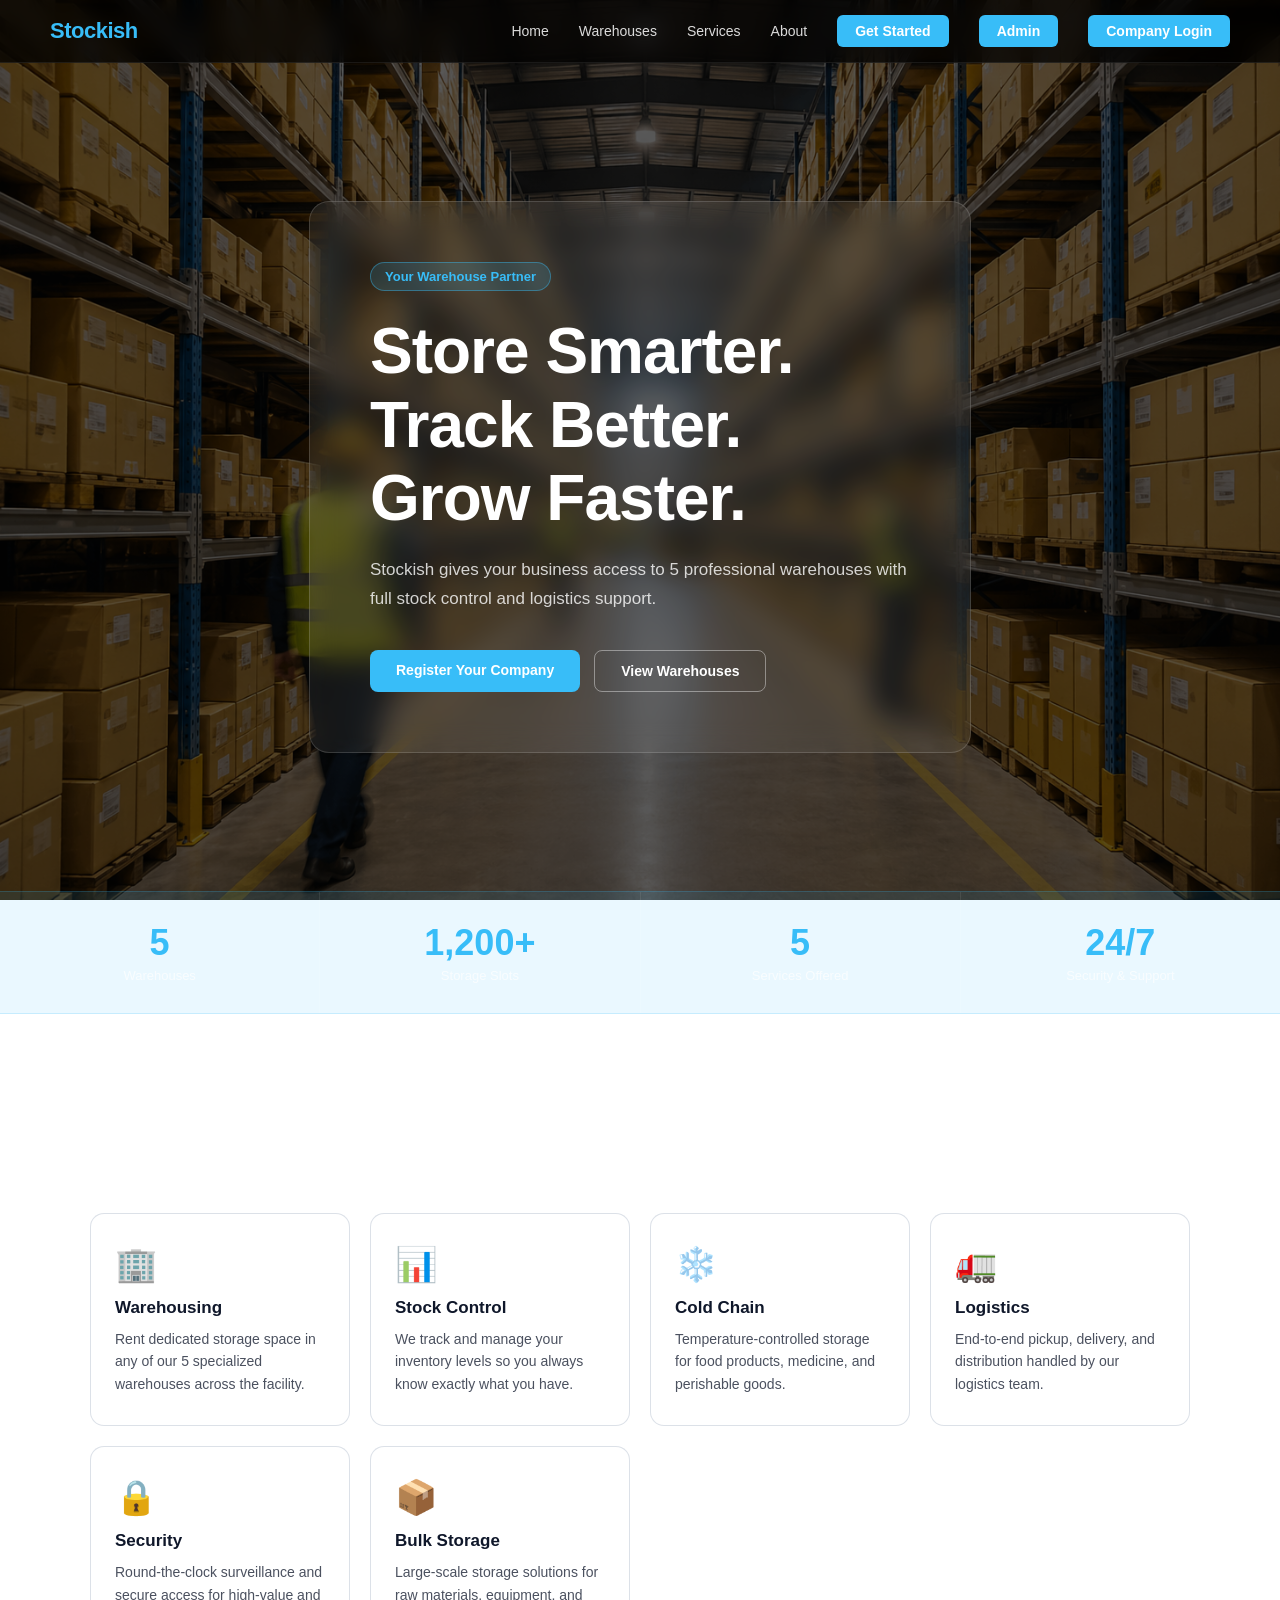
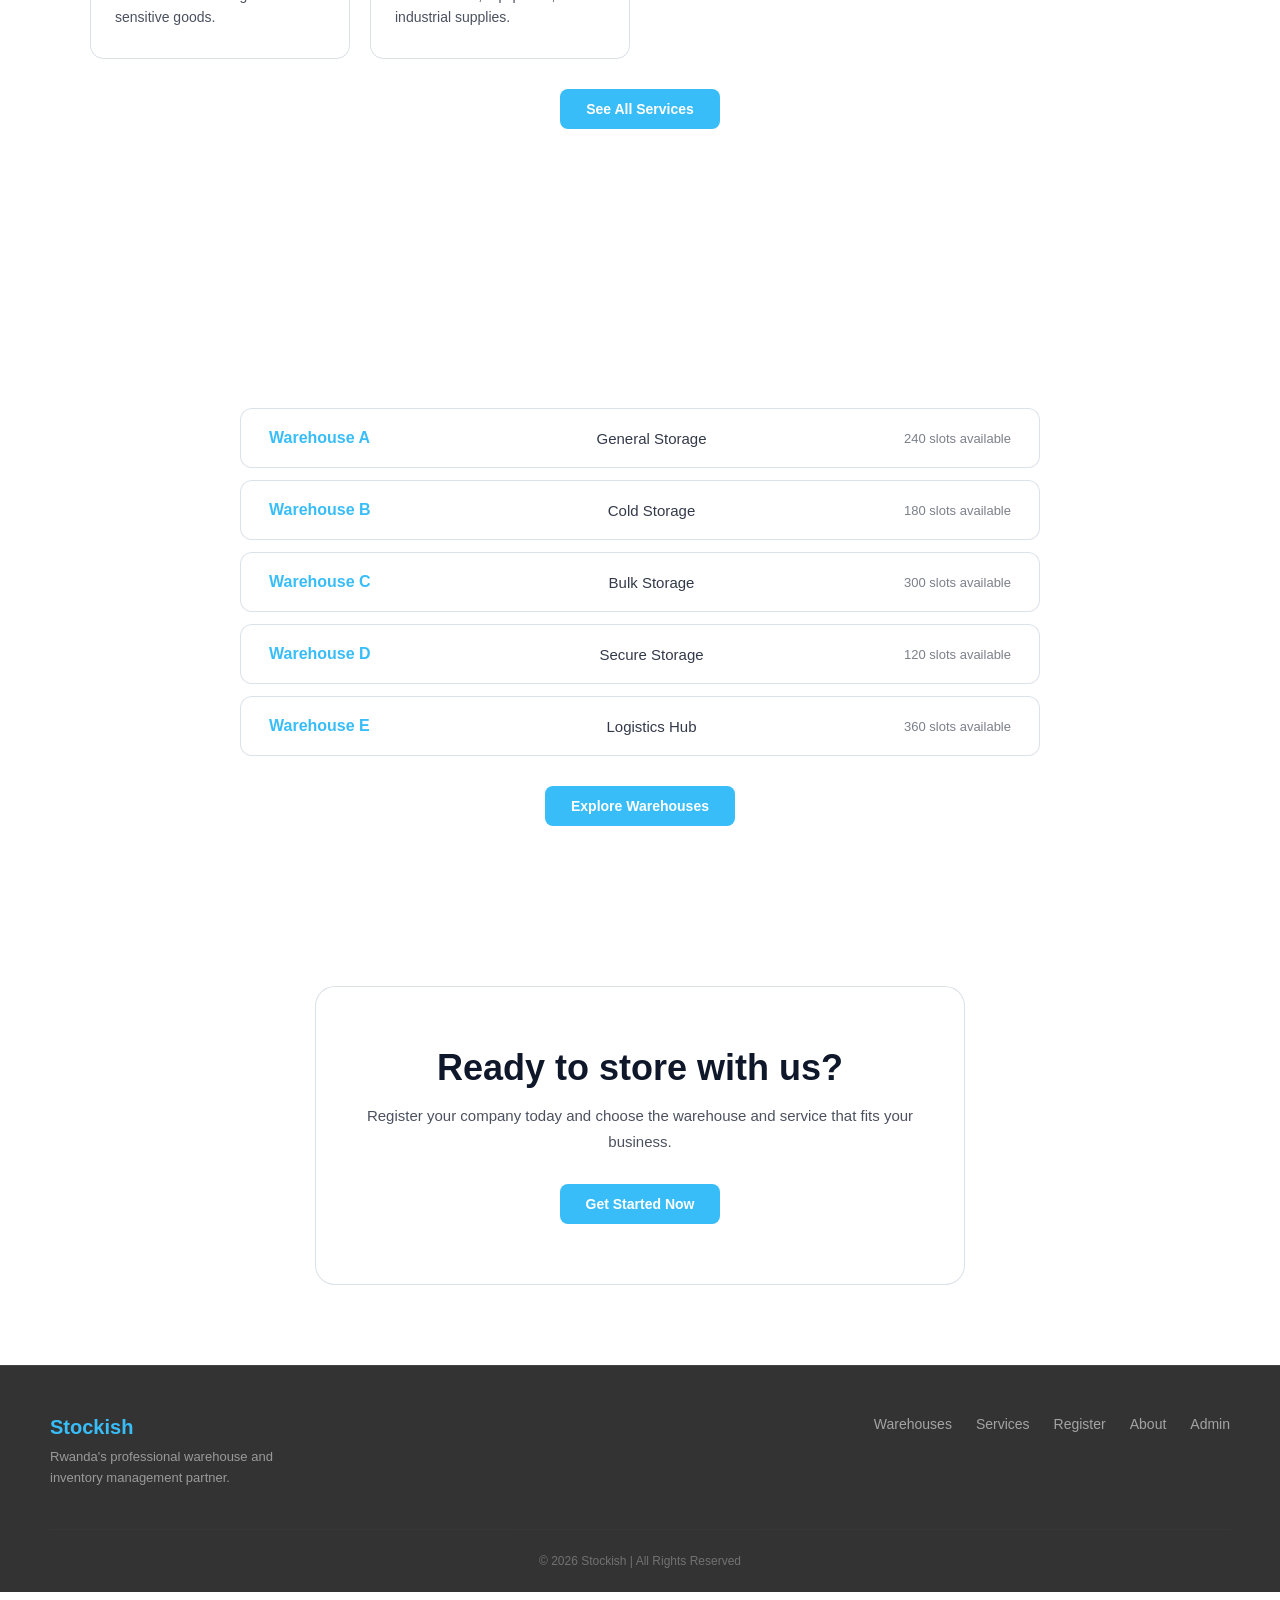
==== index.html @ 914cc2ef "init: first commit, full stockidh project" ====
<!DOCTYPE html>
<html lang="en">
<head>
  <meta charset="UTF-8">
  <meta name="viewport" content="width=device-width, initial-scale=1.0">
  <title>Stockish | Warehouse Management</title>
  <link rel="stylesheet" href="style.css">
</head>
<body>

<!-- NAVBAR -->
<nav class="navbar">
  <h1 class="logo">Stockish</h1>
  <ul>
    <li><a href="index.html">Home</a></li>
    <li><a href="warehouses.html">Warehouses</a></li>
    <li><a href="services.html">Services</a></li>
    <li><a href="about.html">About</a></li>
    <li><a href="signup.html" class="nav-btn">Get Started</a></li>
    <li><a href="Admin.html" class="nav-btn">Admin</a></li>
    <li><a href="company-login.html" class="nav-btn">Company Login</a></li>
  </ul>
</nav>

<!-- HERO -->
<section class="hero">
  <div class="hero-box">
    <span class="hero-tag"> Your Warehouse Partner</span>
    <h1>Store Smarter.<br>Track Better.<br>Grow Faster.</h1>
    <h3>Stockish gives your business access to 5 professional warehouses with full stock control and logistics support.</h3>
    <div class="hero-btns">
      <a href="signup.html" class="btn">Register Your Company</a>
      <a href="warehouses.html" class="btn btn-outline">View Warehouses</a>
    </div>
  </div>
</section>

<!-- STATS BAR -->
<section class="stats-bar">
  <div class="stat">
    <h2>5</h2>
    <p>Warehouses</p>
  </div>
  <div class="stat">
    <h2>1,200+</h2>
    <p>Storage Slots</p>
  </div>
  <div class="stat">
    <h2>5</h2>
    <p>Services Offered</p>
  </div>
  <div class="stat">
    <h2>24/7</h2>
    <p>Security & Support</p>
  </div>
</section>

<!-- SERVICES PREVIEW -->
<section class="section">
  <h2 class="section-title">What We Offer</h2>
  <p class="section-sub">Professional services tailored to your business needs</p>
  <div class="features-grid">
    <div class="feature-card">
      <div class="feature-icon">🏢</div>
      <h3>Warehousing</h3>
      <p>Rent dedicated storage space in any of our 5 specialized warehouses across the facility.</p>
    </div>
    <div class="feature-card">
      <div class="feature-icon">📊</div>
      <h3>Stock Control</h3>
      <p>We track and manage your inventory levels so you always know exactly what you have.</p>
    </div>
    <div class="feature-card">
      <div class="feature-icon">❄️</div>
      <h3>Cold Chain</h3>
      <p>Temperature-controlled storage for food products, medicine, and perishable goods.</p>
    </div>
    <div class="feature-card">
      <div class="feature-icon">🚛</div>
      <h3>Logistics</h3>
      <p>End-to-end pickup, delivery, and distribution handled by our logistics team.</p>
    </div>
    <div class="feature-card">
      <div class="feature-icon">🔒</div>
      <h3>Security</h3>
      <p>Round-the-clock surveillance and secure access for high-value and sensitive goods.</p>
    </div>
    <div class="feature-card">
      <div class="feature-icon">📦</div>
      <h3>Bulk Storage</h3>
      <p>Large-scale storage solutions for raw materials, equipment, and industrial supplies.</p>
    </div>
  </div>
  <div style="text-align:center; margin-top: 30px;">
    <a href="services.html" class="btn">See All Services</a>
  </div>
</section>

<!-- WAREHOUSES PREVIEW -->
<section class="section">
  <h2 class="section-title">Our 5 Warehouses</h2>
  <p class="section-sub">Each warehouse is purpose-built for a specific category of goods</p>
  <div class="warehouse-list">
    <div class="warehouse-item">
      <span class="w-label">Warehouse A</span>
      <span class="w-type">General Storage</span>
      <span class="w-slots">240 slots available</span>
    </div>
    <div class="warehouse-item">
      <span class="w-label">Warehouse B</span>
      <span class="w-type">Cold Storage</span>
      <span class="w-slots">180 slots available</span>
    </div>
    <div class="warehouse-item">
      <span class="w-label">Warehouse C</span>
      <span class="w-type">Bulk Storage</span>
      <span class="w-slots">300 slots available</span>
    </div>
    <div class="warehouse-item">
      <span class="w-label">Warehouse D</span>
      <span class="w-type">Secure Storage</span>
      <span class="w-slots">120 slots available</span>
    </div>
    <div class="warehouse-item">
      <span class="w-label">Warehouse E</span>
      <span class="w-type">Logistics Hub</span>
      <span class="w-slots">360 slots available</span>
    </div>
  </div>
  <div style="text-align:center; margin-top: 30px;">
    <a href="warehouses.html" class="btn">Explore Warehouses</a>
  </div>
</section>

<!-- CTA -->
<section class="cta-section">
  <div class="cta-box">
    <h2>Ready to store with us?</h2>
    <p>Register your company today and choose the warehouse and service that fits your business.</p>
    <a href="signup.html" class="btn">Get Started Now</a>
  </div>
</section>

<!-- FOOTER -->
<footer>
  <div class="footer-content">
    <div class="footer-brand">
      <h2>Stockish</h2>
      <p>Rwanda's professional warehouse and inventory management partner.</p>
    </div>
    <div class="footer-links">
      <a href="warehouses.html">Warehouses</a>
      <a href="services.html">Services</a>
      <a href="signup.html">Register</a>
      <a href="about.html">About</a>
      <a href="Admin.html">Admin</a>
    </div>
  </div>
  <p class="footer-copy">© 2026 Stockish | All Rights Reserved</p>
</footer>

</body>
</html>meta
---- style.css ----
/* ───── RESET ───── */
* {
  margin: 0;
  padding: 0;
  box-sizing: border-box;
  font-family: 'Inter', sans-serif;
}

/* ───── BODY & BACKGROUND ───── */
body {
  background: url("warehouse.png") center/cover no-repeat;
  background-attachment: fixed;
  color: #ffffff;
}

body::before {
  content: "";
  position: fixed;
  inset: 0;
  background: rgba(0, 0, 0, 0.65);
  z-index: 0;
}

nav, main, footer, section, .hero, .form-page, .page-hero, .container {
  position: relative;
  z-index: 1;
}

/* ───── NAVBAR ───── */
.navbar {
  display: flex;
  justify-content: space-between;
  align-items: center;
  padding: 18px 50px;
  background: rgba(0, 0, 0, 0.75);
  backdrop-filter: blur(10px);
  border-bottom: 1px solid rgba(255,255,255,0.08);
  position: sticky;
  top: 0;
  z-index: 100;
}

.logo {
  font-size: 22px;
  font-weight: 900;
  letter-spacing: -0.5px;
  color: #38bdf8;
}

.navbar ul {
  display: flex;
  gap: 30px;
  list-style: none;
  align-items: center;
}

.navbar a {
  color: rgba(255,255,255,0.85);
  text-decoration: none;
  font-size: 14px;
  font-weight: 500;
  transition: color 0.2s;
}

.navbar a:hover {
  color: #38bdf8;
}

.nav-btn {
  background: #38bdf8;
  color: white !important;
  padding: 8px 18px;
  border-radius: 6px;
  font-weight: 600 !important;
}

.nav-btn:hover {
  background: #0ea5e9 !important;
}

/* ───── BUTTONS ───── */
.btn {
  display: inline-block;
  background: #38bdf8;
  padding: 12px 26px;
  color: white;
  border-radius: 8px;
  border: none;
  cursor: pointer;
  font-size: 14px;
  font-weight: 600;
  text-decoration: none;
  transition: all 0.2s ease;
  font-family: 'Inter', sans-serif;
}

.btn:hover {
  background: #0ea5e9;
  transform: translateY(-2px);
}

.btn-outline {
  background: transparent;
  border: 1.5px solid rgba(255,255,255,0.4);
  color: white;
}

.btn-outline:hover {
  background: rgba(255,255,255,0.1);
  border-color: white;
}

/* ───── HERO (home) ───── */
.hero {
  min-height: 92vh;
  display: flex;
  justify-content: center;
  align-items: center;
  padding: 60px 40px;
}

.hero-box {
  max-width: 780px;
  background: rgba(255, 255, 255, 0.07);
  backdrop-filter: blur(14px);
  border-radius: 20px;
  padding: 60px;
  border: 1px solid rgba(255, 255, 255, 0.15);
}

.hero-tag {
  display: inline-block;
  background: rgba(56, 189, 248, 0.15);
  border: 1px solid rgba(56, 189, 248, 0.4);
  color: #38bdf8;
  padding: 6px 14px;
  border-radius: 20px;
  font-size: 13px;
  font-weight: 600;
  margin-bottom: 24px;
}

.hero-box h1 {
  font-size: clamp(36px, 5vw, 64px);
  font-weight: 900;
  line-height: 1.15;
  margin-bottom: 20px;
  letter-spacing: -1px;
}

.hero-box h3 {
  font-size: 17px;
  font-weight: 400;
  line-height: 1.7;
  opacity: 0.8;
  margin-bottom: 36px;
  max-width: 540px;
}

.hero-btns {
  display: flex;
  gap: 14px;
  flex-wrap: wrap;
}

/* ───── PAGE HERO (inner pages) ───── */
.page-hero {
  padding: 60px 50px 20px;
}

.page-hero h1 {
  font-size: 42px;
  font-weight: 900;
  letter-spacing: -1px;
  margin-bottom: 10px;
}

.page-hero p {
  opacity: 0.6;
  font-size: 16px;
  max-width: 600px;
  line-height: 1.6;
}

/* ───── STATS BAR ───── */
.stats-bar {
  display: flex;
  justify-content: center;
  background: rgba(56, 189, 248, 0.1);
  border-top: 1px solid rgba(56,189,248,0.2);
  border-bottom: 1px solid rgba(56,189,248,0.2);
  position: relative;
  z-index: 1;
}

.stat {
  flex: 1;
  text-align: center;
  padding: 30px 20px;
  border-right: 1px solid rgba(255,255,255,0.08);
}

.stat:last-child { border-right: none; }

.stat h2 {
  font-size: 36px;
  font-weight: 900;
  color: #38bdf8;
}

.stat p {
  font-size: 13px;
  opacity: 0.7;
  margin-top: 4px;
  font-weight: 500;
}

/* ───── SECTIONS ───── */
.section {
  padding: 80px 50px;
}

.section-title {
  text-align: center;
  font-size: 36px;
  font-weight: 800;
  margin-bottom: 10px;
  letter-spacing: -0.5px;
}

.section-sub {
  text-align: center;
  opacity: 0.6;
  font-size: 15px;
  margin-bottom: 50px;
}

/* ───── FEATURES GRID ───── */
.features-grid {
  display: grid;
  grid-template-columns: repeat(auto-fit, minmax(240px, 1fr));
  gap: 20px;
  max-width: 1100px;
  margin: 0 auto;
}

.feature-card {
  background: rgba(255, 255, 255, 0.92);
  border: 1px solid rgba(148, 163, 184, 0.32);
  border-radius: 14px;
  padding: 30px 24px;
  transition: transform 0.2s ease, background 0.2s ease;
  color: #0f172a;
}

.feature-card:hover {
  transform: translateY(-5px);
  background: rgba(255, 255, 255, 1);
}

.feature-icon {
  font-size: 34px;
  margin-bottom: 14px;
}

.feature-card h3 {
  font-size: 17px;
  font-weight: 700;
  margin-bottom: 10px;
}

.feature-card p {
  font-size: 14px;
  line-height: 1.6;
  opacity: 0.75;
}

/* ───── SERVICE CARDS (services page) ───── */
.service-card {
  background: rgba(255,255,255,0.92);
  border: 1px solid rgba(148, 163, 184, 0.32);
  border-radius: 18px;
  padding: 36px 40px;
  margin-bottom: 24px;
  max-width: 900px;
  margin-left: auto;
  margin-right: auto;
  transition: background 0.2s;
  color: #0f172a;
}

.service-card:hover {
  background: rgba(255,255,255,1);
}

.service-header {
  display: flex;
  align-items: center;
  gap: 18px;
  margin-bottom: 14px;
}

.service-emoji {
  font-size: 40px;
}

.service-header h2 {
  font-size: 22px;
  font-weight: 800;
}

.service-card > p {
  font-size: 14px;
  line-height: 1.75;
  opacity: 0.72;
  margin-bottom: 20px;
  max-width: 700px;
}

.service-includes {
  list-style: none;
  display: flex;
  flex-direction: column;
  gap: 8px;
}

.service-includes li {
  font-size: 14px;
  opacity: 0.8;
}

.service-includes li::before {
  content: "✓  ";
  color: #38bdf8;
  font-weight: 700;
}

/* ───── WAREHOUSE CARDS ───── */
.wh-card {
  background: rgba(255,255,255,0.92);
  border: 1px solid rgba(148, 163, 184, 0.32);
  border-radius: 18px;
  padding: 36px 40px;
  margin-bottom: 24px;
  max-width: 900px;
  margin-left: auto;
  margin-right: auto;
  transition: background 0.2s;
  color: #0f172a;
}

.wh-card:hover {
  background: rgba(255,255,255,1);
}

.wh-header {
  display: flex;
  justify-content: space-between;
  align-items: flex-start;
  margin-bottom: 16px;
}

.wh-id {
  font-size: 12px;
  font-weight: 700;
  color: #38bdf8;
  text-transform: uppercase;
  letter-spacing: 1px;
  display: block;
  margin-bottom: 4px;
}

.wh-name {
  font-size: 24px;
  font-weight: 800;
  letter-spacing: -0.5px;
}

.wh-desc {
  font-size: 14px;
  line-height: 1.75;
  opacity: 0.72;
  margin-bottom: 24px;
  max-width: 700px;
}

.wh-meta {
  display: flex;
  flex-wrap: wrap;
  background: rgba(0,0,0,0.2);
  border-radius: 10px;
  overflow: hidden;
  margin-bottom: 20px;
}

.wh-meta-item {
  flex: 1;
  padding: 16px 20px;
  border-right: 1px solid rgba(255,255,255,0.07);
  min-width: 140px;
}

.wh-meta-item:last-child { border-right: none; }

.meta-label {
  display: block;
  font-size: 11px;
  text-transform: uppercase;
  letter-spacing: 0.5px;
  opacity: 0.5;
  margin-bottom: 5px;
  font-weight: 600;
}

.meta-value {
  display: block;
  font-size: 15px;
  font-weight: 700;
  color: #e2e8f0;
}

.wh-tags {
  display: flex;
  gap: 8px;
  flex-wrap: wrap;
  margin-bottom: 20px;
}

.tag {
  background: rgba(56,189,248,0.12);
  border: 1px solid rgba(56,189,248,0.25);
  color: #7dd3fc;
  padding: 5px 12px;
  border-radius: 20px;
  font-size: 12px;
  font-weight: 600;
}

/* ───── WAREHOUSE LIST (home preview) ───── */
.warehouse-list {
  max-width: 800px;
  margin: 0 auto;
  display: flex;
  flex-direction: column;
  gap: 12px;
}

.warehouse-item {
  display: flex;
  justify-content: space-between;
  align-items: center;
  background: rgba(255,255,255,0.92);
  border: 1px solid rgba(148, 163, 184, 0.32);
  border-radius: 12px;
  padding: 20px 28px;
  transition: background 0.2s;
  color: #0f172a;
}

.warehouse-item:hover { background: rgba(255,255,255,1); }

.w-label {
  font-weight: 800;
  font-size: 16px;
  color: #38bdf8;
  min-width: 130px;
}

.w-type {
  font-size: 15px;
  font-weight: 500;
  opacity: 0.85;
}

.w-slots {
  font-size: 13px;
  opacity: 0.55;
  font-weight: 500;
}

/* ───── CTA SECTION ───── */
.cta-section { padding: 80px 50px; }

.cta-box {
  max-width: 650px;
  margin: 0 auto;
  text-align: center;
  background: rgba(255,255,255,0.92);
  border: 1px solid rgba(148, 163, 184, 0.32);
  border-radius: 20px;
  padding: 60px 40px;
  color: #0f172a;
}

.cta-box h2 {
  font-size: 36px;
  font-weight: 800;
  margin-bottom: 14px;
}

.cta-box p {
  opacity: 0.75;
  font-size: 15px;
  line-height: 1.7;
  margin-bottom: 30px;
}

/* ───── SIGNUP FORM PAGE ───── */
.form-page {
  min-height: 100vh;
  display: flex;
  align-items: center;
  justify-content: center;
  padding: 60px 20px;
}

.form-card {
  background: rgba(255,255,255,0.92);
  border: 1px solid rgba(148, 163, 184, 0.32);
  border-radius: 20px;
  padding: 50px 44px;
  width: 100%;
  max-width: 520px;
  color: #0f172a;
}

.form-card h2 {
  font-size: 32px;
  font-weight: 800;
  margin-bottom: 10px;
  color: #0f172a;
}

.form-card p.sub {
  opacity: 0.75;
  font-size: 16px;
  margin-bottom: 32px;
  line-height: 1.6;
  color: #475569;
}

.form-group {
  display: flex;
  flex-direction: column;
  gap: 12px;
  margin-bottom: 20px;
}

.form-group input,
.form-group select {
  padding: 13px 16px;
  border-radius: 9px;
  border: 1px solid rgba(148, 163, 184, 0.35);
  background: #ffffff;
  color: #0f172a;
  font-size: 14px;
  font-family: 'Inter', sans-serif;
  width: 100%;
  transition: border 0.2s;
}

.form-group input:focus,
.form-group select:focus {
  outline: none;
  border-color: #38bdf8;
}

.form-group input::placeholder { color: rgba(15, 23, 42, 0.45); }
.form-group select option { background: #1e293b; color: white; }

.form-card .btn {
  width: 100%;
  text-align: center;
  padding: 14px;
  font-size: 15px;
}

.success-msg {
  display: none;
  background: rgba(34,197,94,0.15);
  border: 1px solid rgba(34,197,94,0.4);
  color: #86efac;
  padding: 14px 18px;
  border-radius: 10px;
  font-size: 14px;
  margin-top: 16px;
  text-align: center;
  line-height: 1.6;
}

/* ───── DASHBOARD CONTAINER ───── */
.container { padding: 50px; }

.container h2 {
  font-size: 28px;
  font-weight: 800;
  margin-bottom: 30px;
  letter-spacing: -0.5px;
}

/* ───── STAT CARDS (dashboard) ───── */
.cards {
  display: flex;
  gap: 20px;
  margin-bottom: 30px;
  flex-wrap: wrap;
}

.card {
  background: rgba(255,255,255,0.92);
  border-radius: 14px;
  padding: 28px 32px;
  border: 1px solid rgba(148,163,184,0.32);
  min-width: 180px;
  color: #0f172a;
}

.card h3 {
  font-size: 11px;
  font-weight: 600;
  opacity: 0.65;
  margin-bottom: 10px;
  text-transform: uppercase;
  letter-spacing: 0.8px;
  color: #475569;
}

.card p {
  font-size: 40px;
  font-weight: 900;
  color: #0f172a;
}

/* ───── INLINE FORM (dashboard) ───── */
.form {
  margin: 24px 0;
  display: flex;
  gap: 12px;
  flex-wrap: wrap;
}

.form input,
.form select {
  padding: 12px 16px;
  border-radius: 8px;
  border: 1px solid rgba(255,255,255,0.15);
  background: rgba(255,255,255,0.08);
  color: white;
  font-size: 14px;
  font-family: 'Inter', sans-serif;
}

.form input::placeholder { color: rgba(255,255,255,0.4); }
.form select option { background: #1e293b; color: white; }

/* ───── TABLE ───── */
table {
  width: 100%;
  border-collapse: collapse;
  margin-top: 20px;
  border-radius: 12px;
  overflow: hidden;
  background: rgba(255,255,255,0.95);
  color: #1e293b;
}

th, td {
  padding: 14px 18px;
  text-align: left;
  font-size: 14px;
}

th {
  background: #1e293b;
  color: white;
  font-weight: 600;
  text-transform: uppercase;
  font-size: 12px;
  letter-spacing: 0.5px;
}

td { border-bottom: 1px solid #e2e8f0; }
tr:last-child td { border-bottom: none; }
tr:hover td { background: #f1f5f9; }

.delete-btn {
  background: #ef4444;
  color: white;
  border: none;
  padding: 6px 14px;
  border-radius: 6px;
  cursor: pointer;
  font-size: 13px;
  font-weight: 600;
  font-family: 'Inter', sans-serif;
  transition: background 0.2s;
}

.delete-btn:hover { background: #dc2626; }

/* ───── ADMIN PAGE ───── */
.admin-grid {
  display: grid;
  grid-template-columns: repeat(auto-fit, minmax(200px, 1fr));
  gap: 16px;
  margin-bottom: 40px;
}

.admin-card {
  background: rgba(255,255,255,0.92);
  border: 1px solid rgba(148,163,184,0.32);
  border-radius: 14px;
  padding: 24px 28px;
  color: #0f172a;
}

.admin-card h3 {
  font-size: 11px;
  font-weight: 600;
  opacity: 0.65;
  text-transform: uppercase;
  letter-spacing: 0.8px;
  margin-bottom: 10px;
  color: #475569;
}

.admin-card p {
  font-size: 36px;
  font-weight: 900;
  color: #0f172a;
}

.admin-section-title {
  font-size: 18px;
  font-weight: 700;
  margin-bottom: 16px;
  margin-top: 40px;
  opacity: 0.85;
}

/* ───── ABOUT PAGE ───── */
.about-grid {
  display: grid;
  grid-template-columns: repeat(auto-fit, minmax(280px, 1fr));
  gap: 20px;
  max-width: 1000px;
  margin: 40px auto 0;
}

.about-block {
  background: rgba(255,255,255,0.92);
  border: 1px solid rgba(148, 163, 184, 0.32);
  border-radius: 14px;
  padding: 30px;
  color: #0f172a;
}

.about-block h3 {
  font-size: 16px;
  font-weight: 700;
  margin-bottom: 10px;
  color: #38bdf8;
}

.about-block p {
  font-size: 14px;
  line-height: 1.7;
  opacity: 0.75;
}

.tech-stack {
  display: flex;
  gap: 10px;
  flex-wrap: wrap;
  margin-top: 16px;
}

.tech-badge {
  background: rgba(56,189,248,0.12);
  border: 1px solid rgba(56,189,248,0.3);
  color: #7dd3fc;
  padding: 6px 14px;
  border-radius: 20px;
  font-size: 13px;
  font-weight: 600;
}

/* ───── BADGES ───── */
.badge {
  display: inline-block;
  padding: 4px 12px;
  border-radius: 20px;
  font-size: 12px;
  font-weight: 700;
}

.badge-green {
  background: rgba(34,197,94,0.15);
  color: #86efac;
  border: 1px solid rgba(34,197,94,0.3);
}

.badge-yellow {
  background: rgba(234,179,8,0.15);
  color: #fde047;
  border: 1px solid rgba(234,179,8,0.3);
}

.badge-blue {
  background: rgba(56,189,248,0.15);
  color: #7dd3fc;
  border: 1px solid rgba(56,189,248,0.3);
}

.badge-red {
  background: rgba(239,68,68,0.15);
  color: #fca5a5;
  border: 1px solid rgba(239,68,68,0.3);
}

/* ───── BADGES ───── */
.badge {
  display: inline-block;
  padding: 4px 12px;
  border-radius: 20px;
  font-size: 12px;
  font-weight: 700;
}

.badge-green {
  background: rgba(34,197,94,0.15);
  color: #86efac;
  border: 1px solid rgba(34,197,94,0.3);
}

.badge-yellow {
  background: rgba(234,179,8,0.15);
  color: #fde047;
  border: 1px solid rgba(234,179,8,0.3);
}

.badge-blue {
  background: rgba(56,189,248,0.15);
  color: #7dd3fc;
  border: 1px solid rgba(56,189,248,0.3);
}

.badge-red {
  background: rgba(239,68,68,0.15);
  color: #fca5a5;
  border: 1px solid rgba(239,68,68,0.3);
}

/* ───── FOOTER ───── */
footer {
  background: rgba(0,0,0,0.8);
  border-top: 1px solid rgba(255,255,255,0.08);
  padding: 50px 50px 24px;
  position: relative;
  z-index: 1;
}

.footer-content {
  display: flex;
  justify-content: space-between;
  align-items: flex-start;
  margin-bottom: 40px;
  flex-wrap: wrap;
  gap: 30px;
}

.footer-brand h2 {
  font-size: 20px;
  font-weight: 900;
  color: #38bdf8;
  margin-bottom: 8px;
}

.footer-brand p {
  font-size: 13px;
  opacity: 0.5;
  max-width: 260px;
  line-height: 1.6;
}

.footer-links {
  display: flex;
  gap: 24px;
  flex-wrap: wrap;
  align-items: center;
}

.footer-links a {
  color: rgba(255,255,255,0.55);
  text-decoration: none;
  font-size: 14px;
  transition: color 0.2s;
}

.footer-links a:hover { color: #38bdf8; }
.footer-links a:hover { transform: translateY(-1px); }

.footer-copy {
  text-align: center;
  font-size: 12px;
  opacity: 0.3;
  padding-top: 24px;
  border-top: 1px solid rgba(255,255,255,0.06);
}
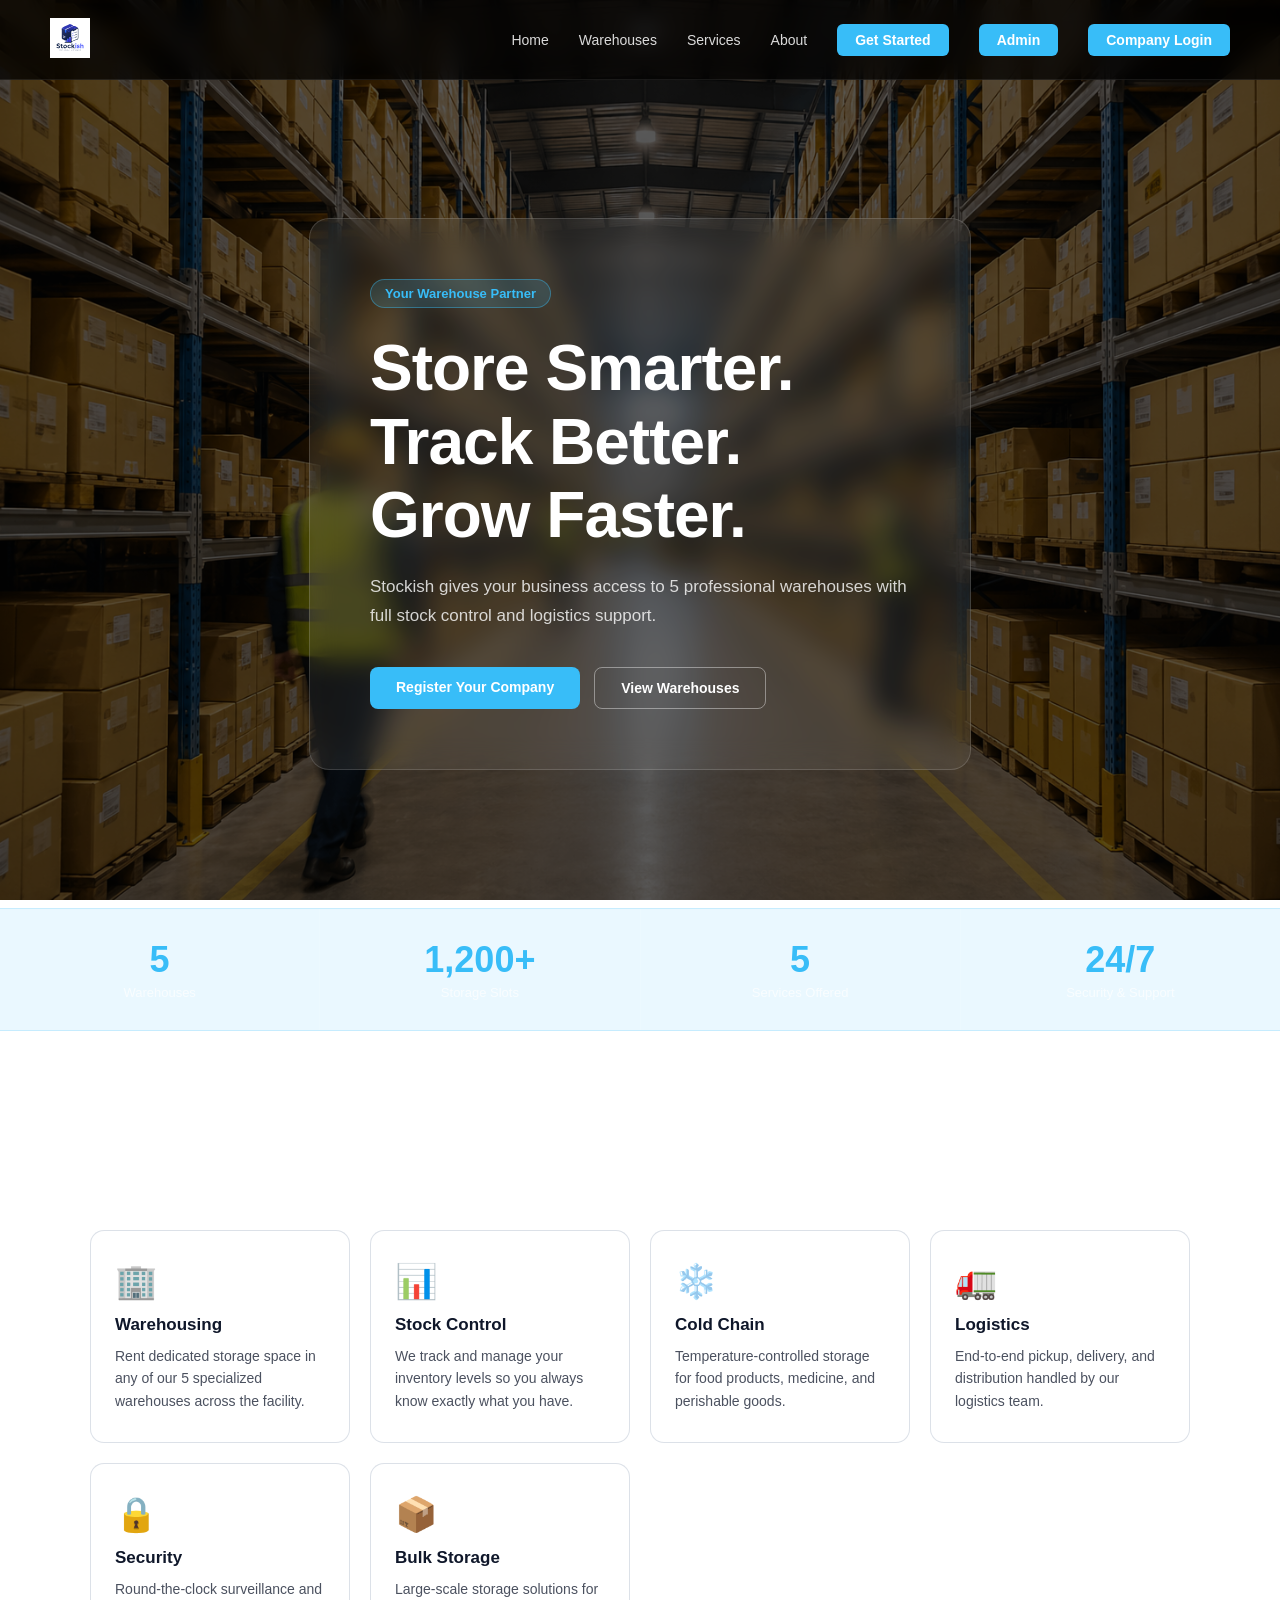
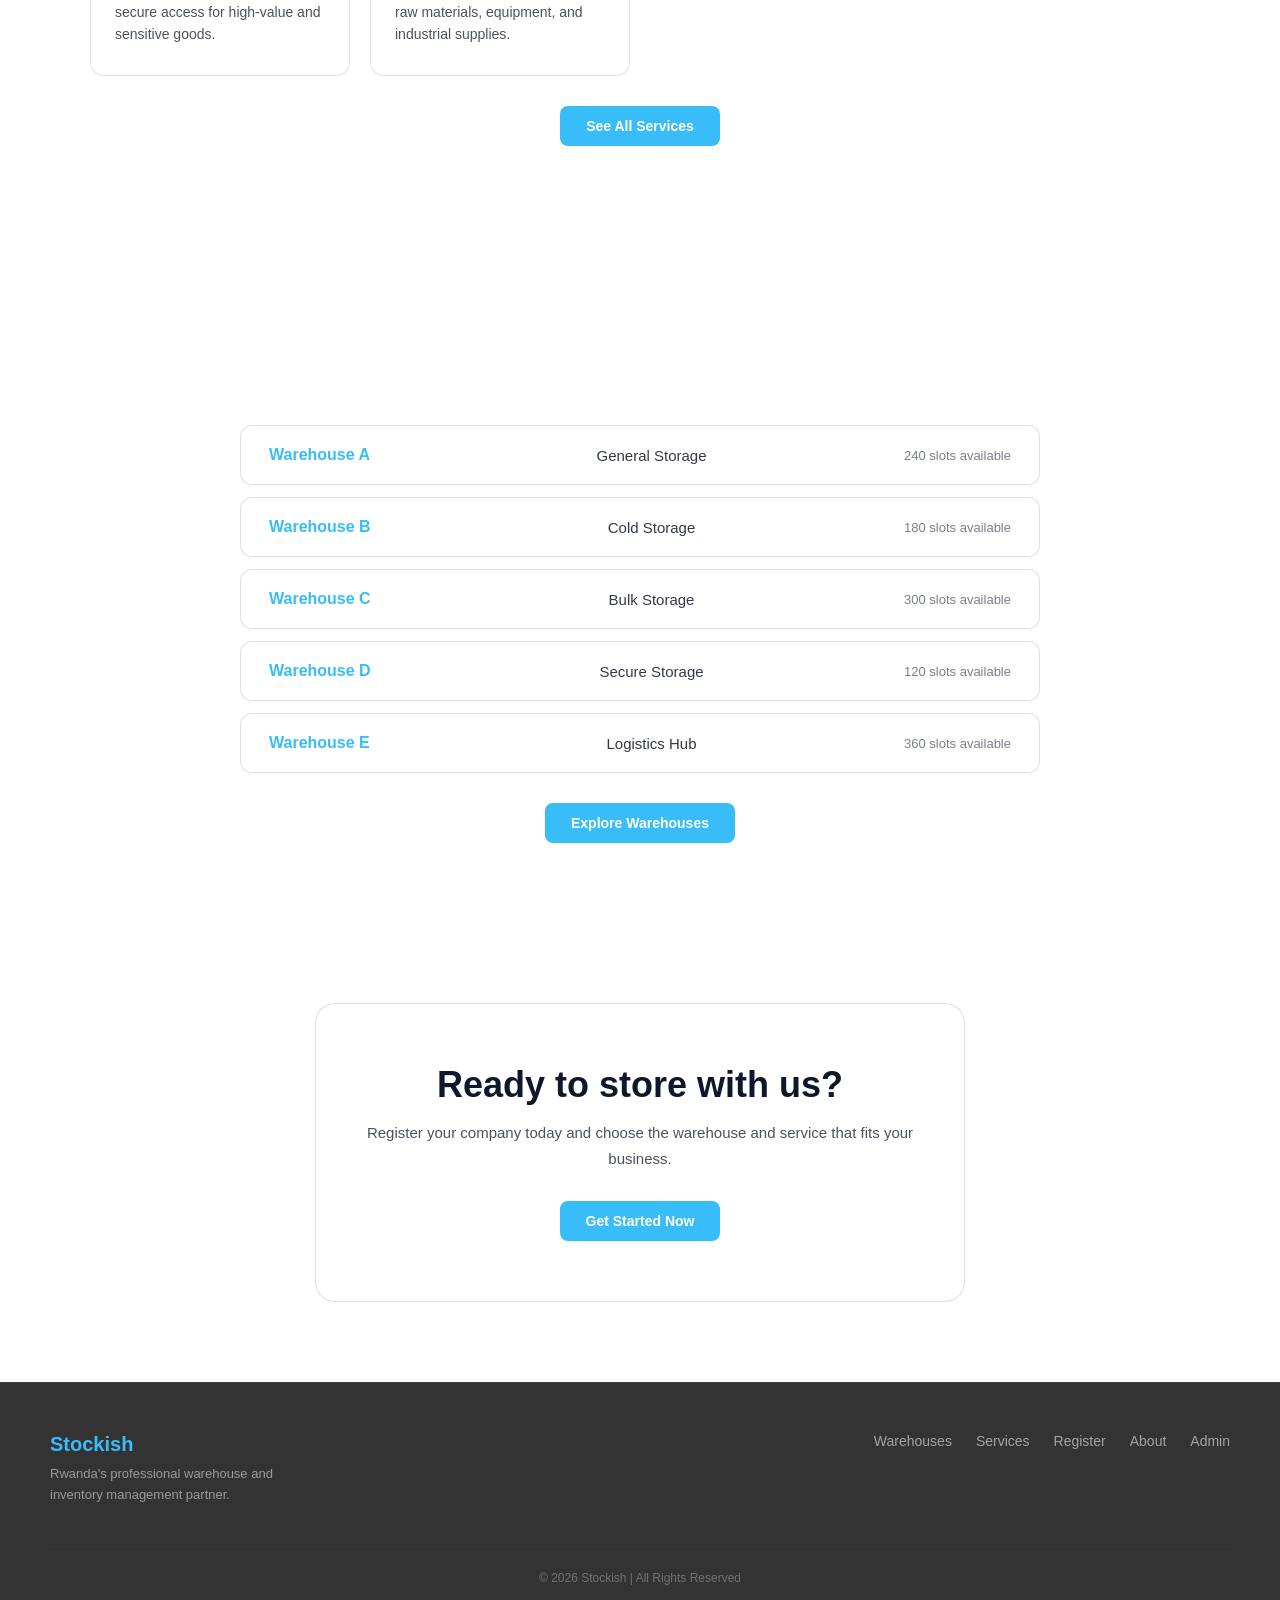
==== commit 4c4af27b: "feat: add logo and favicon to all pages" ====
--- a/index.html
+++ b/index.html
@@ -2,6 +2,7 @@
 <html lang="en">
 <head>
   <meta charset="UTF-8">
+  <link rel="icon" type="image/svg+xml" href="favicon.svg">
   <meta name="viewport" content="width=device-width, initial-scale=1.0">
   <title>Stockish | Warehouse Management</title>
   <link rel="stylesheet" href="style.css">
@@ -10,7 +11,7 @@
 
 <!-- NAVBAR -->
 <nav class="navbar">
-  <h1 class="logo">Stockish</h1>
+<a href="index.html"><img src="logo1.svg" alt="Stockish Logo" height="40"></a>
   <ul>
     <li><a href="index.html">Home</a></li>
     <li><a href="warehouses.html">Warehouses</a></li>
--- a/style.css
+++ b/style.css
@@ -45,6 +45,11 @@
   font-weight: 900;
   letter-spacing: -0.5px;
   color: #38bdf8;
+  .navbar img {
+    height: 40px;
+    display: block;
+    
+  }
 }
 
 .navbar ul {
@@ -396,7 +401,7 @@
 .wh-meta-item {
   flex: 1;
   padding: 16px 20px;
-  border-right: 1px solid rgba(255,255,255,0.07);
+  border-right: 1px solid rgba(0, 0, 0, 0.283);
   min-width: 140px;
 }
 
@@ -407,9 +412,10 @@
   font-size: 11px;
   text-transform: uppercase;
   letter-spacing: 0.5px;
-  opacity: 0.5;
+  opacity: 1.5;
   margin-bottom: 5px;
   font-weight: 600;
+  color: #000e07;
 }
 
 .meta-value {
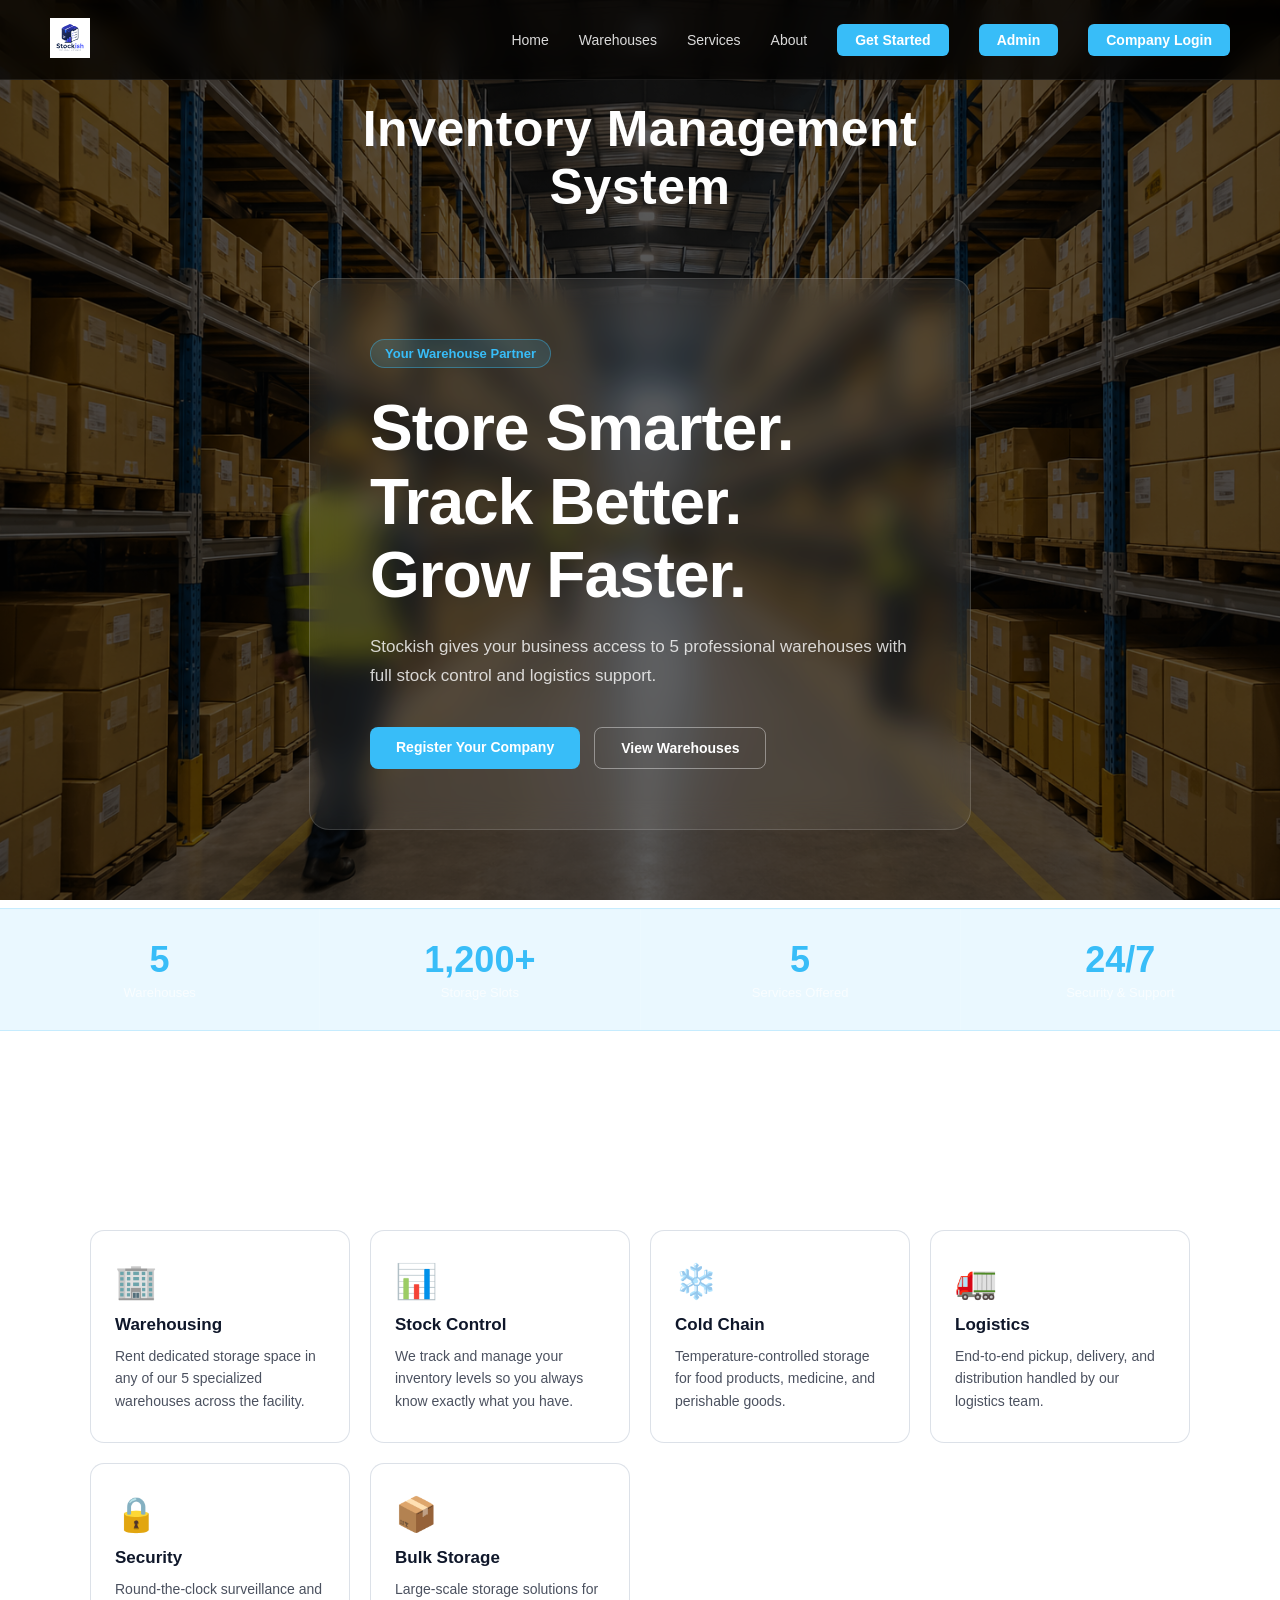
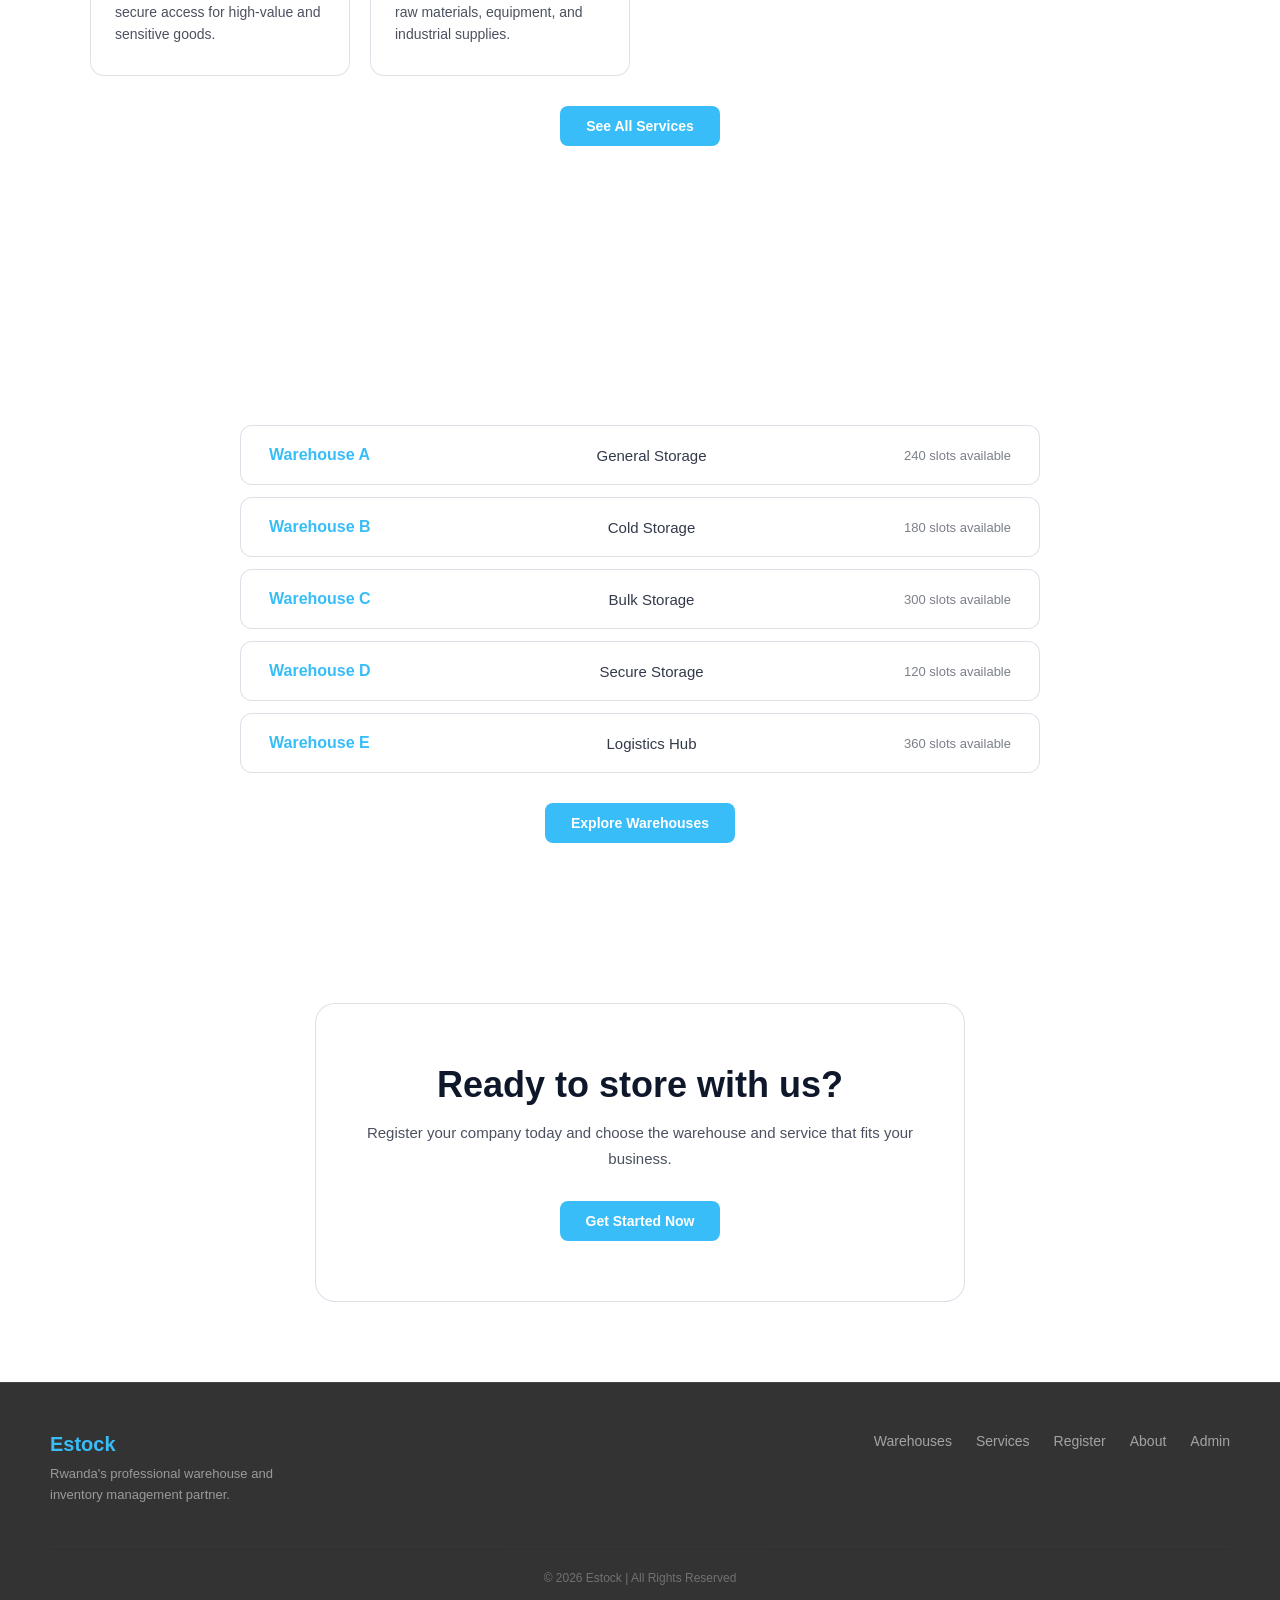
==== commit 26779358: "feat:add the stock-in and stock-out functions in company's dashboard" ====
--- a/index.html
+++ b/index.html
@@ -25,6 +25,7 @@
 
 <!-- HERO -->
 <section class="hero">
+  <h1 class="main-system-title">Inventory Management System</h1><br><br>
   <div class="hero-box">
     <span class="hero-tag"> Your Warehouse Partner</span>
     <h1>Store Smarter.<br>Track Better.<br>Grow Faster.</h1>
@@ -146,7 +147,7 @@
 <footer>
   <div class="footer-content">
     <div class="footer-brand">
-      <h2>Stockish</h2>
+      <h2>Estock</h2>
       <p>Rwanda's professional warehouse and inventory management partner.</p>
     </div>
     <div class="footer-links">
@@ -157,7 +158,7 @@
       <a href="Admin.html">Admin</a>
     </div>
   </div>
-  <p class="footer-copy">© 2026 Stockish | All Rights Reserved</p>
+  <p class="footer-copy">© 2026 Estock | All Rights Reserved</p>
 </footer>
 
 </body>
--- a/style.css
+++ b/style.css
@@ -124,6 +124,17 @@
   padding: 60px 40px;
 }
 
+.main-system-title {
+  position: absolute;
+  top: 20px;
+  left: 50%;
+  transform: translateX(-50%);
+  font-size: 50px;
+  font-weight: 900;
+  color: rgba(255, 255, 255, 0.998);
+  letter-spacing: 0.5px;
+  text-align: center; 
+}
 .hero-box {
   max-width: 780px;
   background: rgba(255, 255, 255, 0.07);
@@ -131,6 +142,7 @@
   border-radius: 20px;
   padding: 60px;
   border: 1px solid rgba(255, 255, 255, 0.15);
+  margin-top: 120px;
 }
 
 .hero-tag {
@@ -422,7 +434,7 @@
   display: block;
   font-size: 15px;
   font-weight: 700;
-  color: #e2e8f0;
+  color: #000000d6;
 }
 
 .wh-tags {
@@ -650,13 +662,13 @@
   padding: 12px 16px;
   border-radius: 8px;
   border: 1px solid rgba(255,255,255,0.15);
-  background: rgba(255,255,255,0.08);
-  color: white;
+  background: #f8f9fa;
+  color: #000000;
   font-size: 14px;
   font-family: 'Inter', sans-serif;
 }
 
-.form input::placeholder { color: rgba(255,255,255,0.4); }
+.form input::placeholder { color: #6c757d; }
 .form select option { background: #1e293b; color: white; }
 
 /* ───── TABLE ───── */
@@ -704,6 +716,37 @@
 
 .delete-btn:hover { background: #dc2626; }
 
+/* ───── ACTION BUTTONS IN TABLE ───── */
+.action-btn {
+  padding: 4px 8px;
+  font-size: 12px;
+  margin-right: 4px;
+  border-radius: 4px;
+  border: none;
+  cursor: pointer;
+  font-weight: 600;
+  font-family: 'Inter', sans-serif;
+  transition: all 0.2s ease;
+}
+
+.action-btn.stock-in {
+  background: #38bdf8;
+  color: white;
+}
+
+.action-btn.stock-in:hover {
+  background: #0ea5e9;
+}
+
+.action-btn.stock-out {
+  background: #f59e0b;
+  color: white;
+}
+
+.action-btn.stock-out:hover {
+  background: #d97706;
+}
+
 /* ───── ADMIN PAGE ───── */
 .admin-grid {
   display: grid;
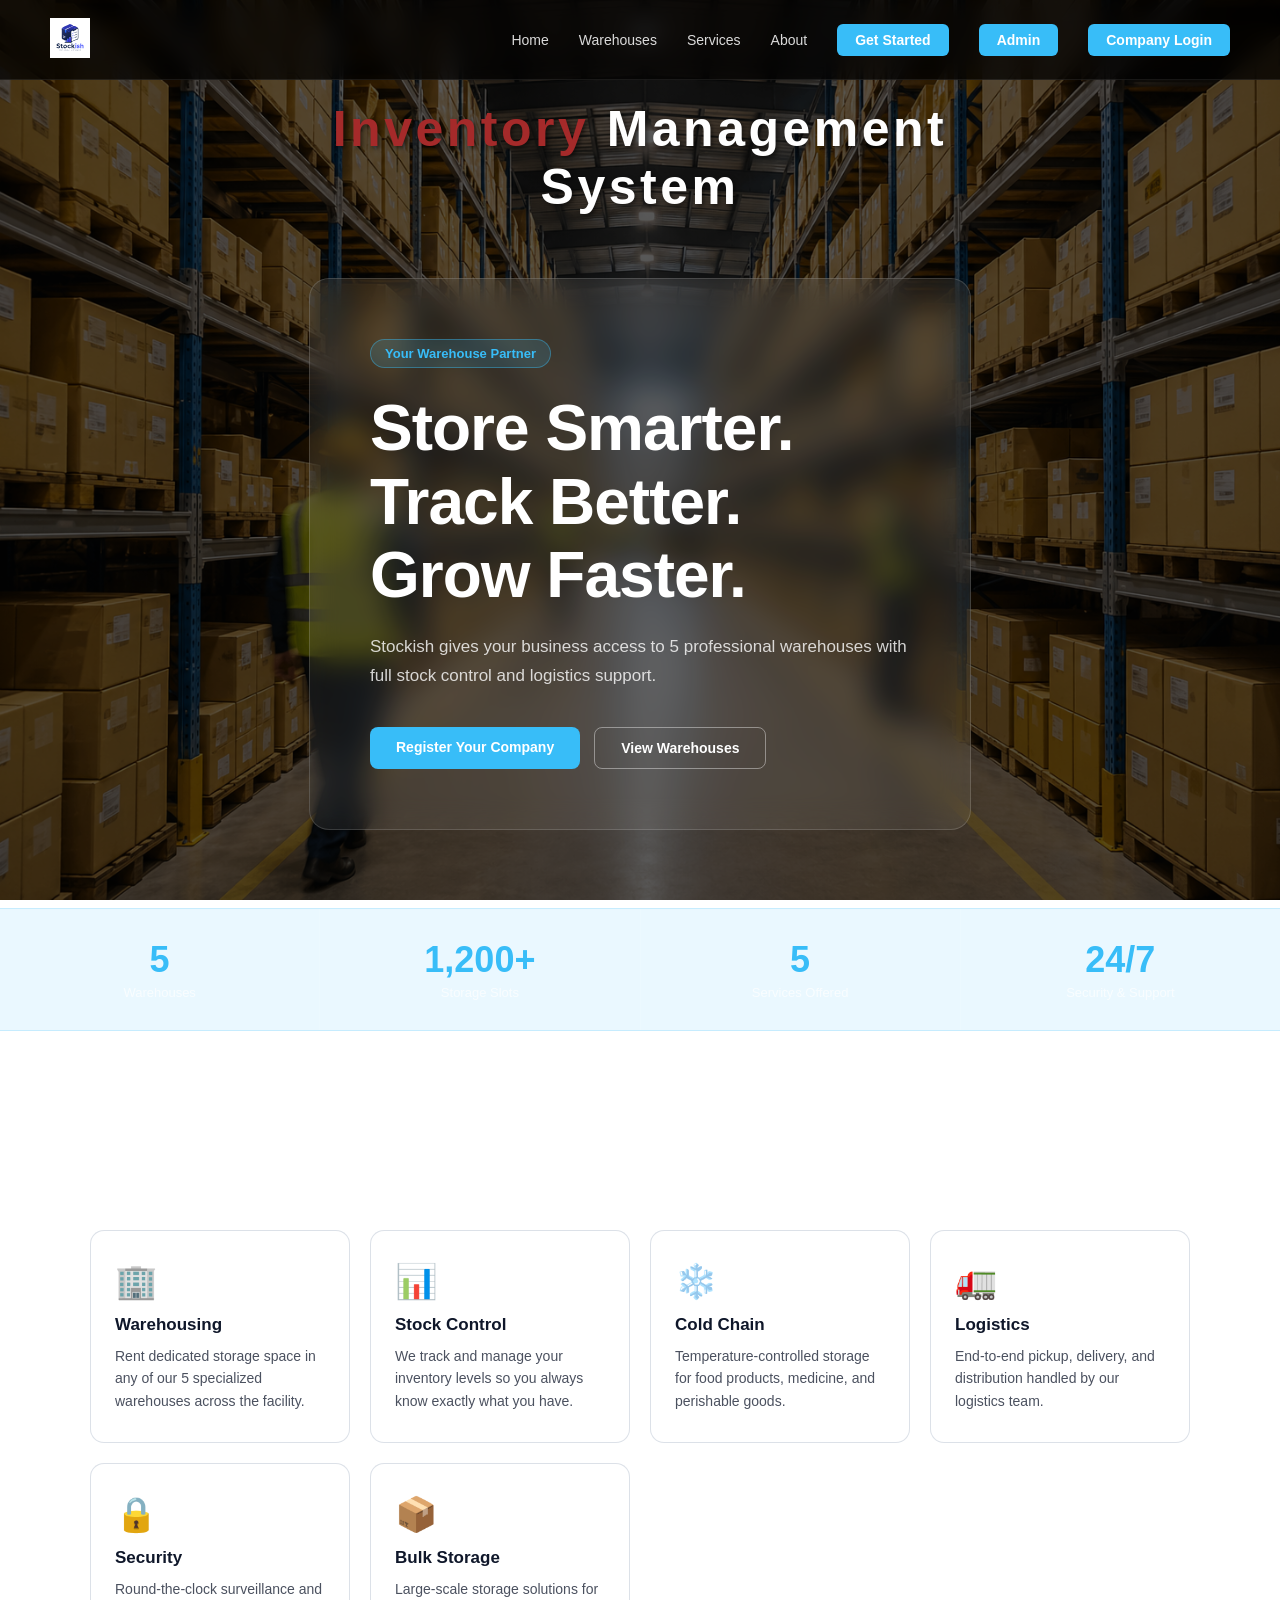
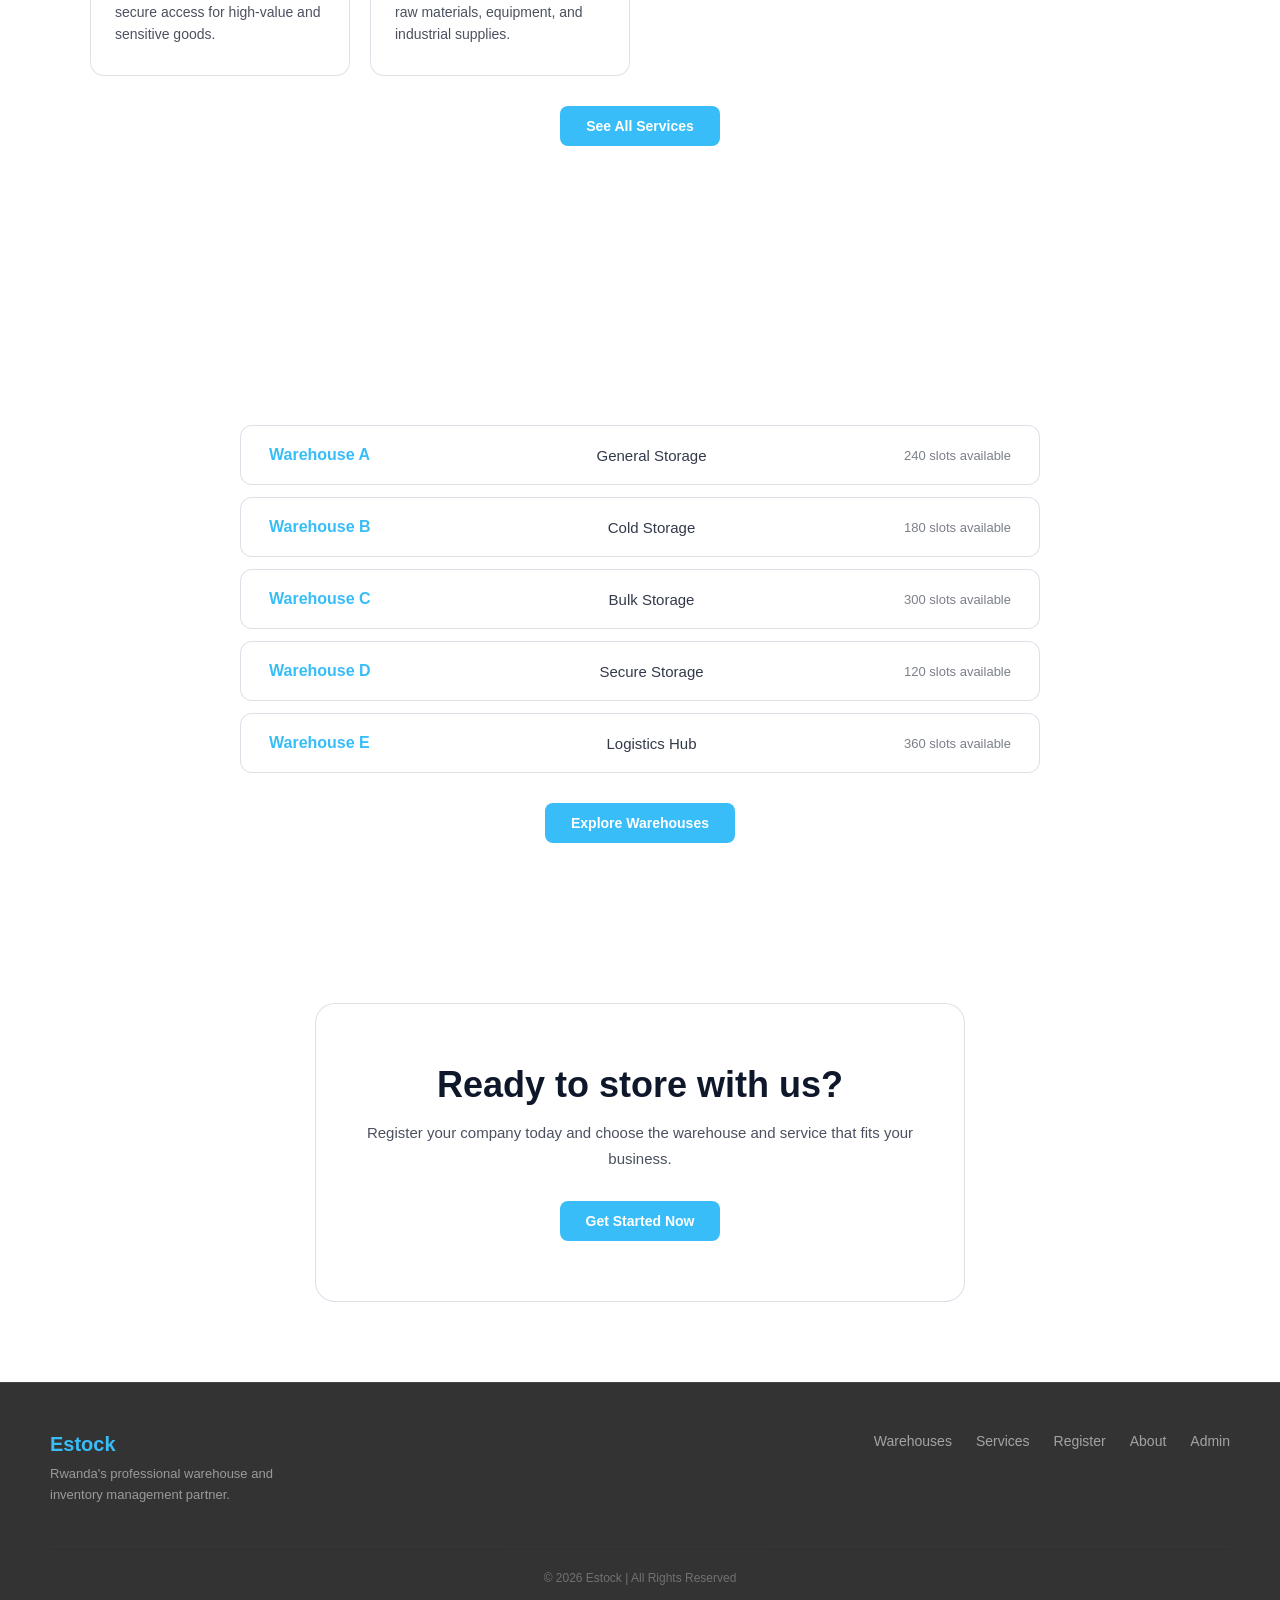
==== commit e8379d94: "style: added Lora font files for some text decoration." ====
--- a/index.html
+++ b/index.html
@@ -25,7 +25,7 @@
 
 <!-- HERO -->
 <section class="hero">
-  <h1 class="main-system-title">Inventory Management System</h1><br><br>
+  <h1 class="main-system-title"><span>Inventory</span> Management System</h1><br><br>
   <div class="hero-box">
     <span class="hero-tag"> Your Warehouse Partner</span>
     <h1>Store Smarter.<br>Track Better.<br>Grow Faster.</h1>
--- a/style.css
+++ b/style.css
@@ -132,13 +132,19 @@
   font-size: 50px;
   font-weight: 900;
   color: rgba(255, 255, 255, 0.998);
-  letter-spacing: 0.5px;
+  letter-spacing: 3.5px;
   text-align: center; 
+  margin-bottom: 2rem;
+
+  text-shadow: 2px 2px 4px rgba(0, 0, 0, 0.5);
+}
+ .main-system-title span {
+  color: brown;
 }
 .hero-box {
   max-width: 780px;
   background: rgba(255, 255, 255, 0.07);
-  backdrop-filter: blur(14px);
+  backdrop-filter: blur(15px);
   border-radius: 20px;
   padding: 60px;
   border: 1px solid rgba(255, 255, 255, 0.15);
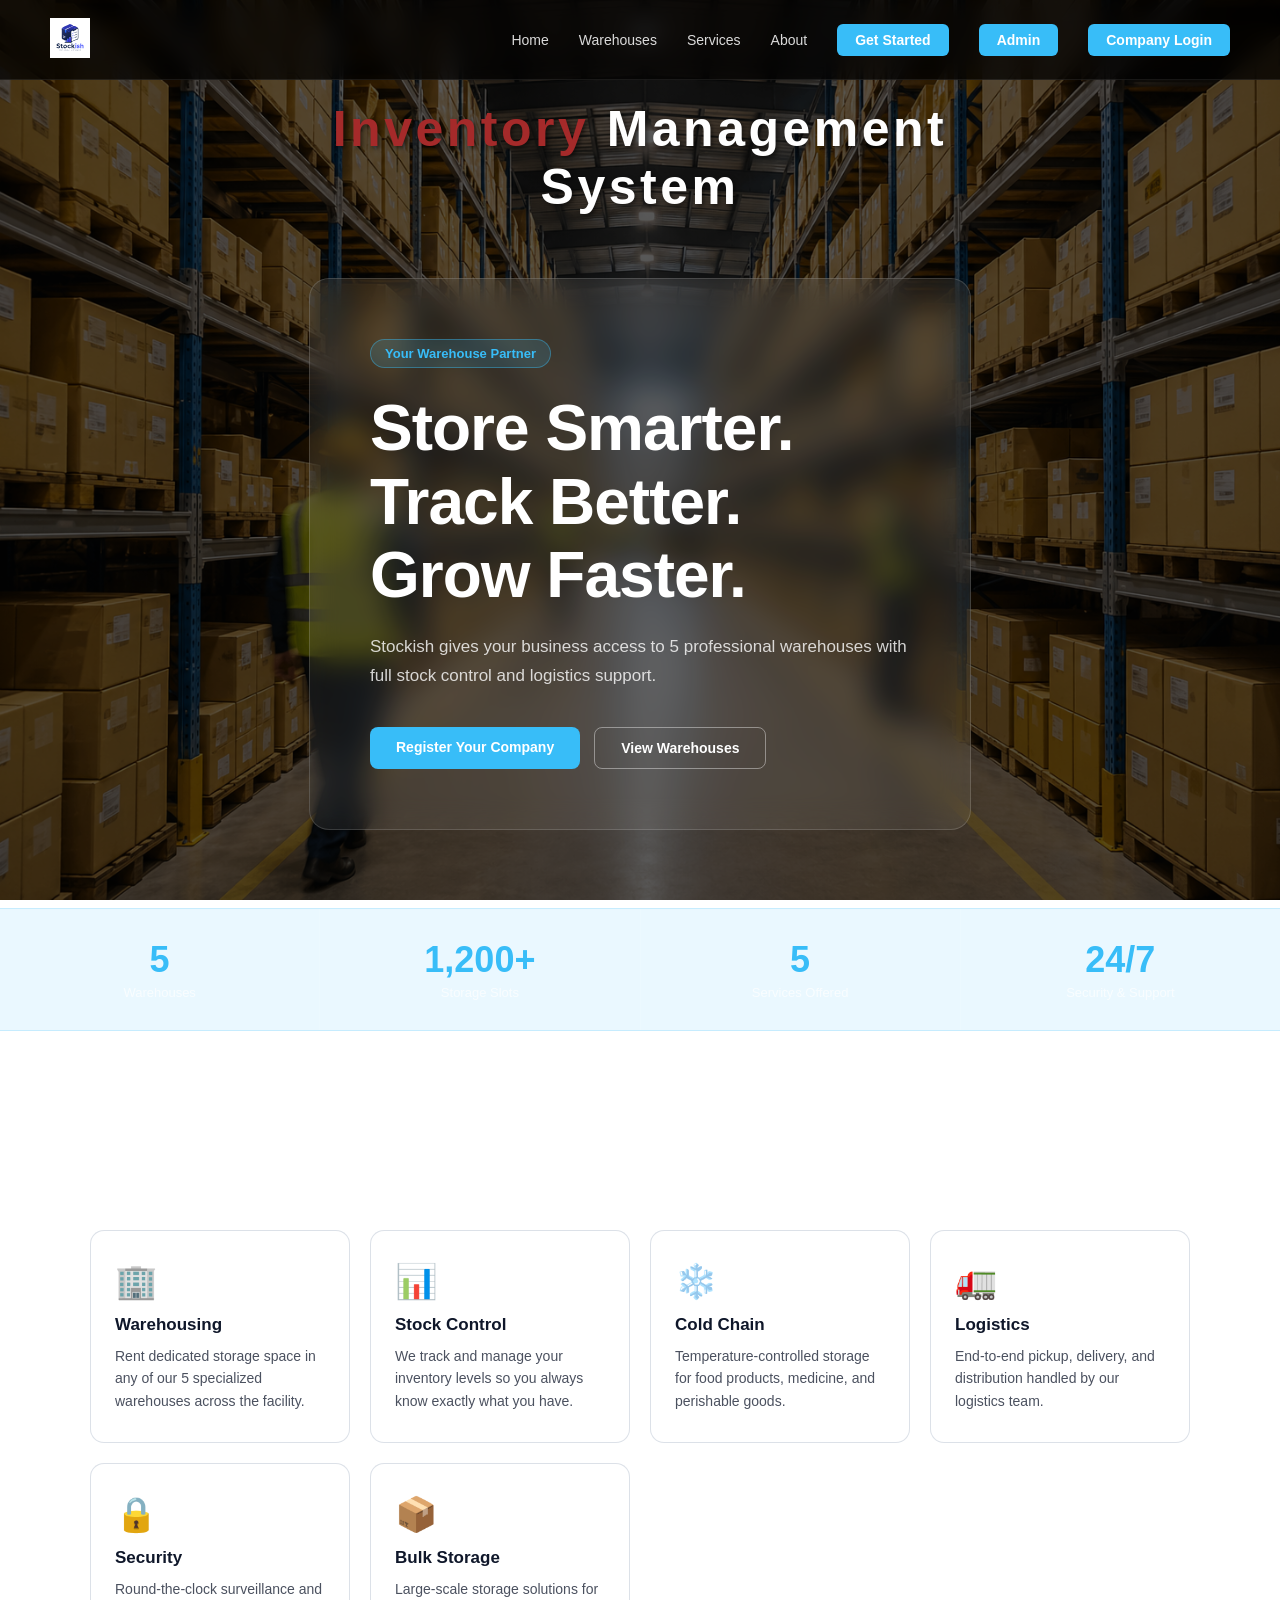
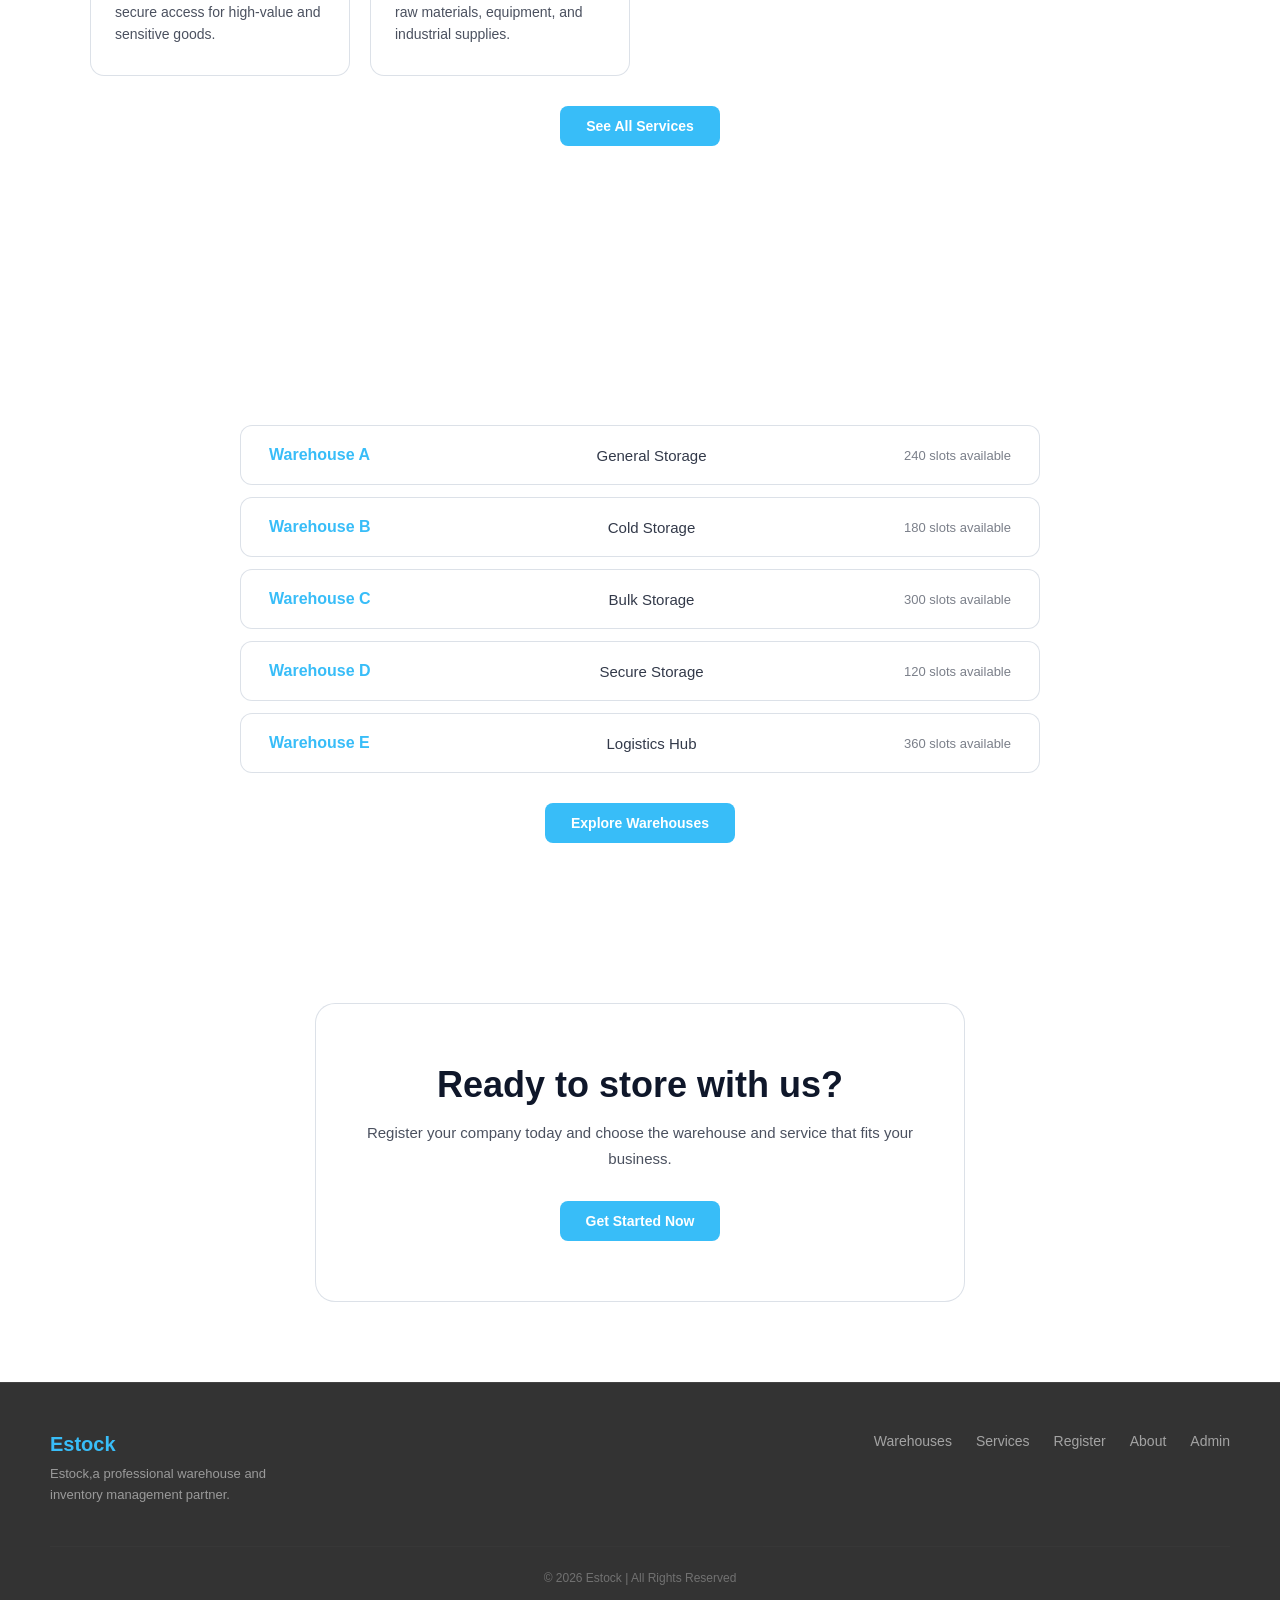
==== commit 41af680d: "feat:final update." ====
--- a/index.html
+++ b/index.html
@@ -148,7 +148,7 @@
   <div class="footer-content">
     <div class="footer-brand">
       <h2>Estock</h2>
-      <p>Rwanda's professional warehouse and inventory management partner.</p>
+      <p>Estock,a professional warehouse and inventory management partner.</p>
     </div>
     <div class="footer-links">
       <a href="warehouses.html">Warehouses</a>
--- a/style.css
+++ b/style.css
@@ -35,7 +35,7 @@
   background: rgba(0, 0, 0, 0.75);
   backdrop-filter: blur(10px);
   border-bottom: 1px solid rgba(255,255,255,0.08);
-  position: sticky;
+  position:relative;
   top: 0;
   z-index: 100;
 }
@@ -48,6 +48,7 @@
   .navbar img {
     height: 40px;
     display: block;
+    border-radius: 20px;
     
   }
 }
@@ -801,6 +802,9 @@
   max-width: 1000px;
   margin: 40px auto 0;
 }
+.bg{  background: url("warehouse1.jpg") center/cover no-repeat;
+  background-attachment: fixed;
+  color: #ffffff;}
 
 .about-block {
   background: rgba(255,255,255,0.92);
@@ -942,7 +946,7 @@
   display: flex;
   gap: 24px;
   flex-wrap: wrap;
-  align-items: center;
+  align-items: right;
 }
 
 .footer-links a {
